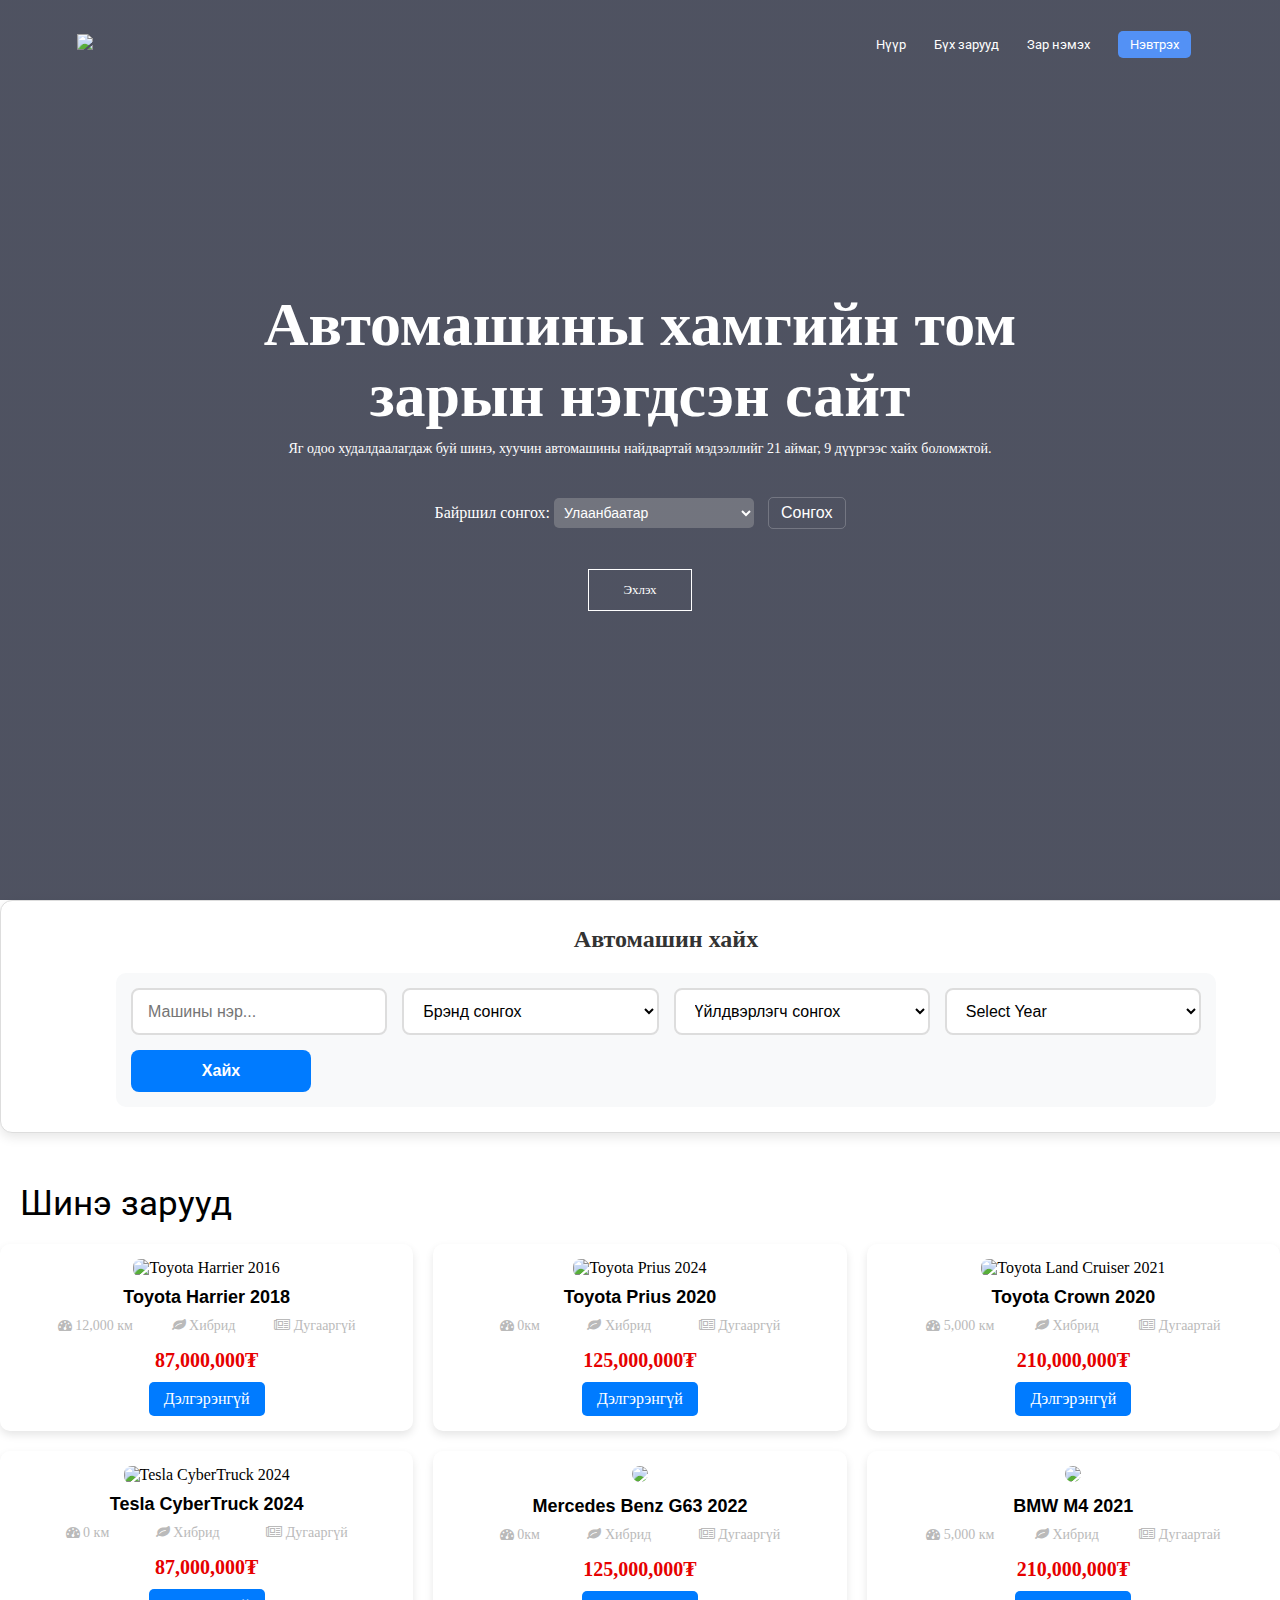
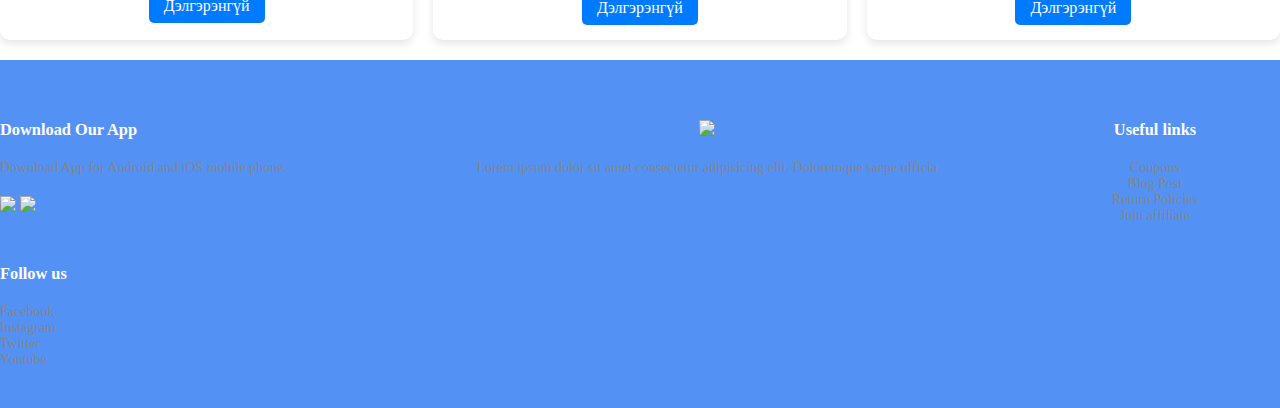
==== autoNation/auto-nation/src/index.html @ 3201a5ef "Tuguldur ahyn nuur huudas index.html index.css" ====
<!--------Web Application project 1 ------>
<!DOCTYPE html>
<html>

<head>
    <meta name="viewport" content="width=device-width, initial-scale = 1.0">
    <title>AutoNation | Vehicle sales v.2</title>
    <link rel="stylesheet" href="index.css">
    <!-----Google fontsoos font tataj oruulj ireh-->
    <link rel="preconnect" href="https://fonts.googleapis.com">
    <link rel="preconnect" href="https://fonts.gstatic.com" crossorigin>
    <link href="https://fonts.googleapis.com/css2?family=Roboto:ital,wght@0,100..900;1,100..900&display=swap" rel="stylesheet">
    <!-----bootstrap ashiglan icon ashiglah-->
    <link rel="stylesheet" href="https://stackpath.bootstrapcdn.com/font-awesome/4.7.0/css/font-awesome.min.css">
</head>

<body>
    <!---navigation bar heseg-->
    <section class="header">
        <nav>
            <a href="index.html"> <img src="images/Logo_AN.png"> </a>
            <div class="nav-links" id="navLinks">
                <i class="fa fa-times" onclick="hideMenu()"></i>
                <ul>
                    <li> <a href="index.html">Нүүр</a></li>
                    <li> <a href="">Бүх зарууд</a></li>
                    <li> <a href="sell.html">Зар нэмэх</a></li>
                    <li> <a href="" class="nevtreh-btn">Нэвтрэх</a></li>

                </ul>
            </div>
            <i class="fa fa-bars" onclick="showMenu()"></i>
        </nav>
        <div class="text-box">
            <h1>Автомашины хамгийн том зарын нэгдсэн сайт</h1>
            <p>Яг одоо худалдаалагдаж буй шинэ, хуучин автомашины найдвартай мэдээллийг 21 аймаг, 9 дүүргээс хайх боломжтой.</p>
            <label for="country">Байршил сонгох:</label>
            <select id="country">
                            <option value="ub">Улаанбаатар</option>
                            <option value="ara">Архангай</option>
                            <option value="bao">Баян-Өлгий</option>
                            <option value="bah">Баянхонгор</option>
                            <option value="bul">Булган</option>
                            <option value="goa">Говь-Алтай</option>
                            <option value="gos">Говьсүмбэр</option>
                            <option value="dau">Дархан-уул</option>
                            <option value="bul">Булган</option>
                            <option value="dor">Дорноговь</option>
                            <option value="dod">Дорнод</option>
                            <option value="dud">Дундговь</option>
                            <option value="zav">Завхан</option>
                            <option value="uvu">Өвөрхангай</option>
                            <option value="umn">Өмнөговь</option>
                            <option value="orh">Орхон</option>
                            <option value="suh">Сүхбаатар</option>
                            <option value="sel">Сэлэнгэ</option>
                            <option value="tuv">Төв</option>
                            <option value="uvs">Увс</option>
                            <option value="hov">Ховд</option>
                            <option value="hen">Хэнтий</option>
                            </select>
            <button id="selectBtn">Сонгох</button>
            <p href="" id="selectedCountry"></p>
            <a href="" class="start-btn">Эхлэх</a>
        </div>
    </section>
    <!-------Search bar hiih heseg-->
    <section class="searchBar">
        <div class="mainSearch">
            <div class="searchTitle">Автомашин хайх</div>
            <div class="searchsection">
                <form id="form">
                    <div class="search-fields">
                        <input type="text" id="query" name="q" placeholder="Машины нэр..." />
                        <select id="brand" name="brand">
                            <option value="">Брэнд сонгох</option>
                            <option value="Toyota">Toyota</option>
                            <option value="BMW">BMW</option>
                            <option value="Mercedes">Mercedes</option>
                            <option value="Tesla">Tesla</option>
                        </select>
                        <select id="manufacturer" name="manufacturer">
                            <option value="">Үйлдвэрлэгч сонгох</option>
                            <option value="Japan">Япон</option>
                            <option value="Germany">Герман</option>
                            <option value="USA">АНУ</option>
                            <option value="Korea">Солонгос</option>
                        </select>
                        <select id="yearDropdown">
                            <option value="" selected disabled> Select Year </option>
                        </select>

                        <!-- Link to external JavaScript -->
                        <script src="script.js"></script>
                    </div>
                    <button type="submit" class="search-btn">Хайх</button>
                </form>
            </div>
        </div>
    </section>


    <!---------Zar haruulah hesguud------>
    <div class="zaruud">
        <h2>Шинэ зарууд</h2>
        <div class="row">
            <div class="col-4 product-card">
                <figure>
                    <img src="images/HarrierBlack1.jpg" alt="Toyota Harrier 2016">
                </figure>
                <div class="product-info">
                    <h4 class="product-title">Toyota Harrier 2018</h4>
                    <div class="product-details">
                        <span><i class="fa fa-tachometer"></i> 12,000 км</span>
                        <span><i class="fa fa-leaf"></i> Хибрид</span>
                        <span><i class="fa fa-newspaper-o"></i> Дугааргүй</span>
                    </div>
                    <p class="price">87,000,000₮</p>
                    <a href="#" class="btn-details">Дэлгэрэнгүй</a>
                </div>
            </div>

            <div class="col-4 product-card">
                <figure>
                    <img src="images/prius60white.avif" alt="Toyota Prius 2024">
                </figure>
                <div class="product-info">
                    <h4 class="product-title">Toyota Prius 2020</h4>
                    <div class="product-details">
                        <span><i class="fa fa-tachometer"></i> 0км</span>
                        <span><i class="fa fa-leaf"></i> Хибрид</span>
                        <span><i class="fa fa-newspaper-o"></i> Дугааргүй</span>
                    </div>
                    <p class="price">125,000,000₮</p>
                    <a href="#" class="btn-details">Дэлгэрэнгүй</a>
                </div>
            </div>

            <div class="col-4 product-card">
                <figure>
                    <img src="images/220crown.jpg" alt="Toyota Land Cruiser 2021">
                </figure>
                <div class="product-info">
                    <h4 class="product-title">Toyota Crown 2020</h4>
                    <div class="product-details">
                        <span><i class="fa fa-tachometer"></i> 5,000 км</span>
                        <span><i class="fa fa-leaf"></i> Хибрид</span>
                        <span><i class="fa fa-newspaper-o"></i> Дугаартай</span>
                    </div>
                    <p class="price">210,000,000₮</p>
                    <a href="#" class="btn-details">Дэлгэрэнгүй</a>
                </div>

            </div>
        </div>
        <div class="row">
            <div class="col-4 product-card">
                <figure>
                    <img src="images/cybertruck.avif" alt="Tesla CyberTruck 2024">
                </figure>
                <div class="product-info">
                    <h4 class="product-title">Tesla CyberTruck 2024</h4>
                    <div class="product-details">
                        <span><i class="fa fa-tachometer"></i> 0 км</span>
                        <span><i class="fa fa-leaf"></i> Хибрид</span>
                        <span><i class="fa fa-newspaper-o"></i> Дугааргүй</span>
                    </div>
                    <p class="price">87,000,000₮</p>
                    <a href="#" class="btn-details">Дэлгэрэнгүй</a>
                </div>
            </div>

            <div class="col-4 product-card">
                <figure>
                    <img src="images/G63.jpg">
                </figure>
                <div class="product-info">
                    <h4 class="product-title">Mercedes Benz G63 2022</h4>
                    <div class="product-details">
                        <span><i class="fa fa-tachometer"></i> 0км</span>
                        <span><i class="fa fa-leaf"></i> Хибрид</span>
                        <span><i class="fa fa-newspaper-o"></i> Дугааргүй</span>
                    </div>
                    <p class="price">125,000,000₮</p>
                    <a href="#" class="btn-details">Дэлгэрэнгүй</a>
                </div>
            </div>

            <div class="col-4 product-card">
                <figure>
                    <img src="images/bmwM4.avif">
                </figure>
                <div class="product-info">
                    <h4 class="product-title">BMW M4 2021</h4>
                    <div class="product-details">
                        <span><i class="fa fa-tachometer"></i> 5,000 км</span>
                        <span><i class="fa fa-leaf"></i> Хибрид</span>
                        <span><i class="fa fa-newspaper-o"></i> Дугаартай</span>
                    </div>
                    <p class="price">210,000,000₮</p>
                    <a href="#" class="btn-details">Дэлгэрэнгүй</a>
                </div>

            </div>
        </div>
    </div>

    <!------footer---->
    <div class="footer">
        <div class="containaer">
            <div class="row">
                <div class="footer-col-1">
                    <h3>Download Our App</h3>
                    <p>Download App for Android and iOS mobile phone.</p>
                    <div class="app-logo">
                        <img src="images/apple-logo-transparent.svg">
                        <img src="images/play-store-logo3.png">
                    </div>
                </div>
                <div class="footer-col-2">
                    <img src="images/Logo_AN.png">
                    <p>Lorem ipsum dolor sit amet consectetur adipisicing elit. Doloremque saepe officia</p>
                </div>
                <div class="footer-col-3">
                    <h3>Useful links</h3>
                    <ul>
                        <li>Coupons</li>
                        <li>Blog Post</li>
                        <li>Return Policies</li>
                        <li>Join affiliate</li>
                    </ul>
                </div>
                <div class="footer-col-4">
                    <h3>Follow us</h3>
                    <ul>
                        <li>Facebook</li>
                        <li>Instagram</li>
                        <li>Twitter</li>
                        <li>Youtube</li>
                    </ul>
                </div>
            </div>
        </div>
    </div>



    <script src="script.js"></script>
</body>

</html>
---- autoNation/auto-nation/src/index.css ----
* {
    margin: 0;
    padding: 0;
    /* COLORS */
    --white: #fff;
    --blue: #5391f5;
    --gray: #bababa;
    --black: #000;
}


/* GOOGLE FONTS oos oruulj irsen fontoo variable ashiglan hereglene*/

.roboto-primary {
    font-family: "Roboto", sans-serif;
    font-optical-sizing: auto;
    font-weight: 400;
    /* Change this to the desired weight */
    font-style: normal;
    font-variation-settings: "wdth" 100;
}


/*background heseg*/

.header {
    min-height: 100vh;
    width: 100%;
    background-image: linear-gradient(rgba(4, 9, 30, 0.7), rgba(4, 9, 30, 0.7)), url(images/2SUV.avif);
    background-position: center;
    background-size: cover;
    position: relative;
}

nav {
    display: flex;
    padding: 2% 6%;
    justify-content: space-between;
    align-items: center;
    /*background-color: black;*/
}

nav img {
    width: 180px;
}

.nav-links {
    flex: 1;
    text-align: right;
}

.nav-links ul li {
    font-family: "Roboto", sans-serif;
    font-weight: 400;
    list-style: none;
    display: inline-block;
    padding: 8px 12px;
    position: relative;
}

.nav-links ul li a {
    color: #fff;
    text-decoration: none;
    font-size: 13px;
}

.nevtreh-btn {
    padding: 6px 12px;
    font-size: 16px;
    border: none;
    border-radius: 5px;
    cursor: pointer;
    background: #5391f5;
}

.nevtreh-btn:hover {
    border: 1px solid #5391f5;
    background: #5391f5;
    transition: 1s;
}

.nav-links ul li::after {
    content: '';
    width: 0%;
    height: 2px;
    background: #5391f5;
    display: block;
    margin: auto;
    transition: 0.5s;
}

.nav-links ul li:hover::after {
    width: 100%;
}

.text-box {
    width: 60%;
    color: white;
    position: absolute;
    top: 50%;
    left: 50%;
    transform: translate(-50%, -50%);
    text-align: center;
}

.text-box h1 {
    font-size: 62px;
}

.text-box p {
    font-size: 14px;
    color: #fff;
    margin: 10px 0 40px;
}


/*--------Selecter button--------*/

#country {
    width: 200px;
    padding: 6px;
    background: #bababa55;
    font-size: 14px;
    border: none;
    border-radius: 5px;
    color: #fff;
}

#selectBtn {
    padding: 6px 12px;
    font-size: 16px;
    background: transparent;
    color: #fff;
    border: 1px solid #ffffff36;
    border-radius: 5px;
    cursor: pointer;
    margin-left: 10px;
}

#selectBtn:hover {
    border: 1px solid #5391f5;
    background: #5391f5;
    transition: 0.5s;
}

.start-btn {
    display: inline-block;
    text-decoration: none;
    color: white;
    border: 1px solid #fff;
    padding: 12px 34px;
    font-size: 13px;
    background: transparent;
    position: relative;
    cursor: pointer;
}

.start-btn:hover {
    border: 1px solid #5391f5;
    background: #5391f5;
    transition: 1s;
}

nav .fa {
    display: none;
}


/*responsive bolgoh*/

@media(max-width: 700px) {
    .text-box h1 {
        font-size: 20px;
    }
    .nav-links ul li {
        display: block;
    }
    .nav-links {
        position: absolute;
        background: #5391f5;
        height: 100vh;
        width: 200px;
        top: 0;
        right: -200px;
        text-align: left;
        z-index: 2;
        transition: 1s;
    }
    nav .fa {
        display: block;
        color: #fff;
        margin: 10px;
        font-size: 22px;
        cursor: pointer;
    }
    .nav-links ul {
        padding: 30px;
    }
    #country {
        margin: 10px;
    }
    #selectBtn {
        margin: 10px;
    }
}


/*-------Search bar-----------*/

.searchBar {
    background: #ffffff;
    padding: 25px;
    text-align: center;
    border-radius: 12px;
    border: 1px solid #ddd;
    /* Soft border */
    box-shadow: 0px 4px 12px rgba(0, 0, 0, 0.1);
    margin-bottom: 30px;
    width: 100%;
}

.mainSearch {
    max-width: 1100px;
    margin: auto;
}

.searchTitle {
    font-size: 24px;
    font-weight: bold;
    margin-bottom: 20px;
    color: #333;
}

.searchsection form {
    display: flex;
    flex-wrap: wrap;
    gap: 15px;
    justify-content: space-between;
    align-items: center;
    padding: 15px;
    border-radius: 10px;
    background: #f8f9fa;
}

.search-fields {
    display: flex;
    flex-wrap: wrap;
    gap: 15px;
    width: 100%;
}

.search-fields input,
.search-fields select {
    flex: 1;
    padding: 12px 15px;
    font-size: 16px;
    border: 2px solid #ddd;
    border-radius: 8px;
    min-width: 180px;
    background: #fff;
    transition: border 0.3s ease-in-out;
}

.search-fields input:focus,
.search-fields select:focus {
    border-color: #007bff;
    outline: none;
}

.search-btn {
    background: #007bff;
    color: white;
    padding: 12px 20px;
    border: none;
    font-size: 16px;
    font-weight: bold;
    border-radius: 8px;
    cursor: pointer;
    transition: background 0.3s, transform 0.2s;
    width: 180px;
}

.search-btn:hover {
    background: #0056b3;
    transform: scale(1.05);
}


/* Responsive */

@media (max-width: 768px) {
    .searchsection form {
        flex-direction: column;
    }
    .search-fields {
        flex-direction: column;
    }
    .search-fields input,
    .search-fields select {
        width: 100%;
    }
    .search-btn {
        width: 100%;
    }
}


/*--------zaruud hesgiin css-------*/

.zaruud h2 {
    font-family: "Roboto", sans-serif;
    font-weight: 400;
    margin-bottom: 20x;
    padding: 20px;
    font-size: 35px;
}

.row {
    display: flex;
    flex-wrap: wrap;
    justify-content: space-between;
    gap: 20px;
}

.product-card {
    background: #fff;
    border-radius: 10px;
    box-shadow: 0px 4px 8px rgba(0, 0, 0, 0.1);
    overflow: hidden;
    text-align: center;
    padding: 15px;
    transition: transform 0.3s ease;
    flex: 1 1 calc(25% - 20px);
    margin-bottom: 20px;
}

.product-card:hover {
    transform: translateY(-3px);
}

@media (max-width: 768px) {
    .product-card {
        flex: 1 1 100%;
    }
}

.product-card img {
    width: 100%;
    border-radius: 8px;
}

.product-title {
    font-family: "Robot", sans-serif;
    font-weight: 400;
    font-size: 18px;
    font-weight: bold;
    margin-top: 10px;
}

.product-details {
    display: flex;
    justify-content: space-evenly;
    padding: 10px 4px;
    font-size: 14px;
    color: #bababa;
}

.price {
    font-size: 20px;
    font-weight: bold;
    color: #e60000;
    margin-top: 5px;
}

.btn-details {
    display: inline-block;
    margin-top: 10px;
    padding: 8px 15px;
    background: #007bff;
    color: #fff;
    text-decoration: none;
    border-radius: 5px;
    transition: 0.3s;
}

.btn-details:hover {
    background: #0056b3;
}


/*---------footer-------*/

.footer {
    background: #5391f5;
    color: #868686;
    font-size: 14px;
    padding: 60px 0px 20px;
    display: flex;
    justify-content: space-between;
    flex-wrap: wrap;
}

.footer p {
    color: #868688;
}

.footer h3 {
    color: #fff;
    margin-bottom: 20px;
}

.footer-col-1,
.footer-col-2,
.footer-col-3,
.footer-col-4 {
    min-width: 250px;
    margin-bottom: 20px;
}

.footer-col-1 {
    flex-basis: 30%;
}

.footer-col-2 {
    flex: 30%;
    text-align: center;
}

.footer-col-2 img {
    width: 180px;
    margin-bottom: 20px;
}

.footer-col-3,
footer-col-4 {
    flex-basis: 12%;
    text-align: center;
}

ul {
    list-style-type: none;
}

.app-logo {
    margin-top: 20px;
}

.app-logo img {
    width: 140px;
}
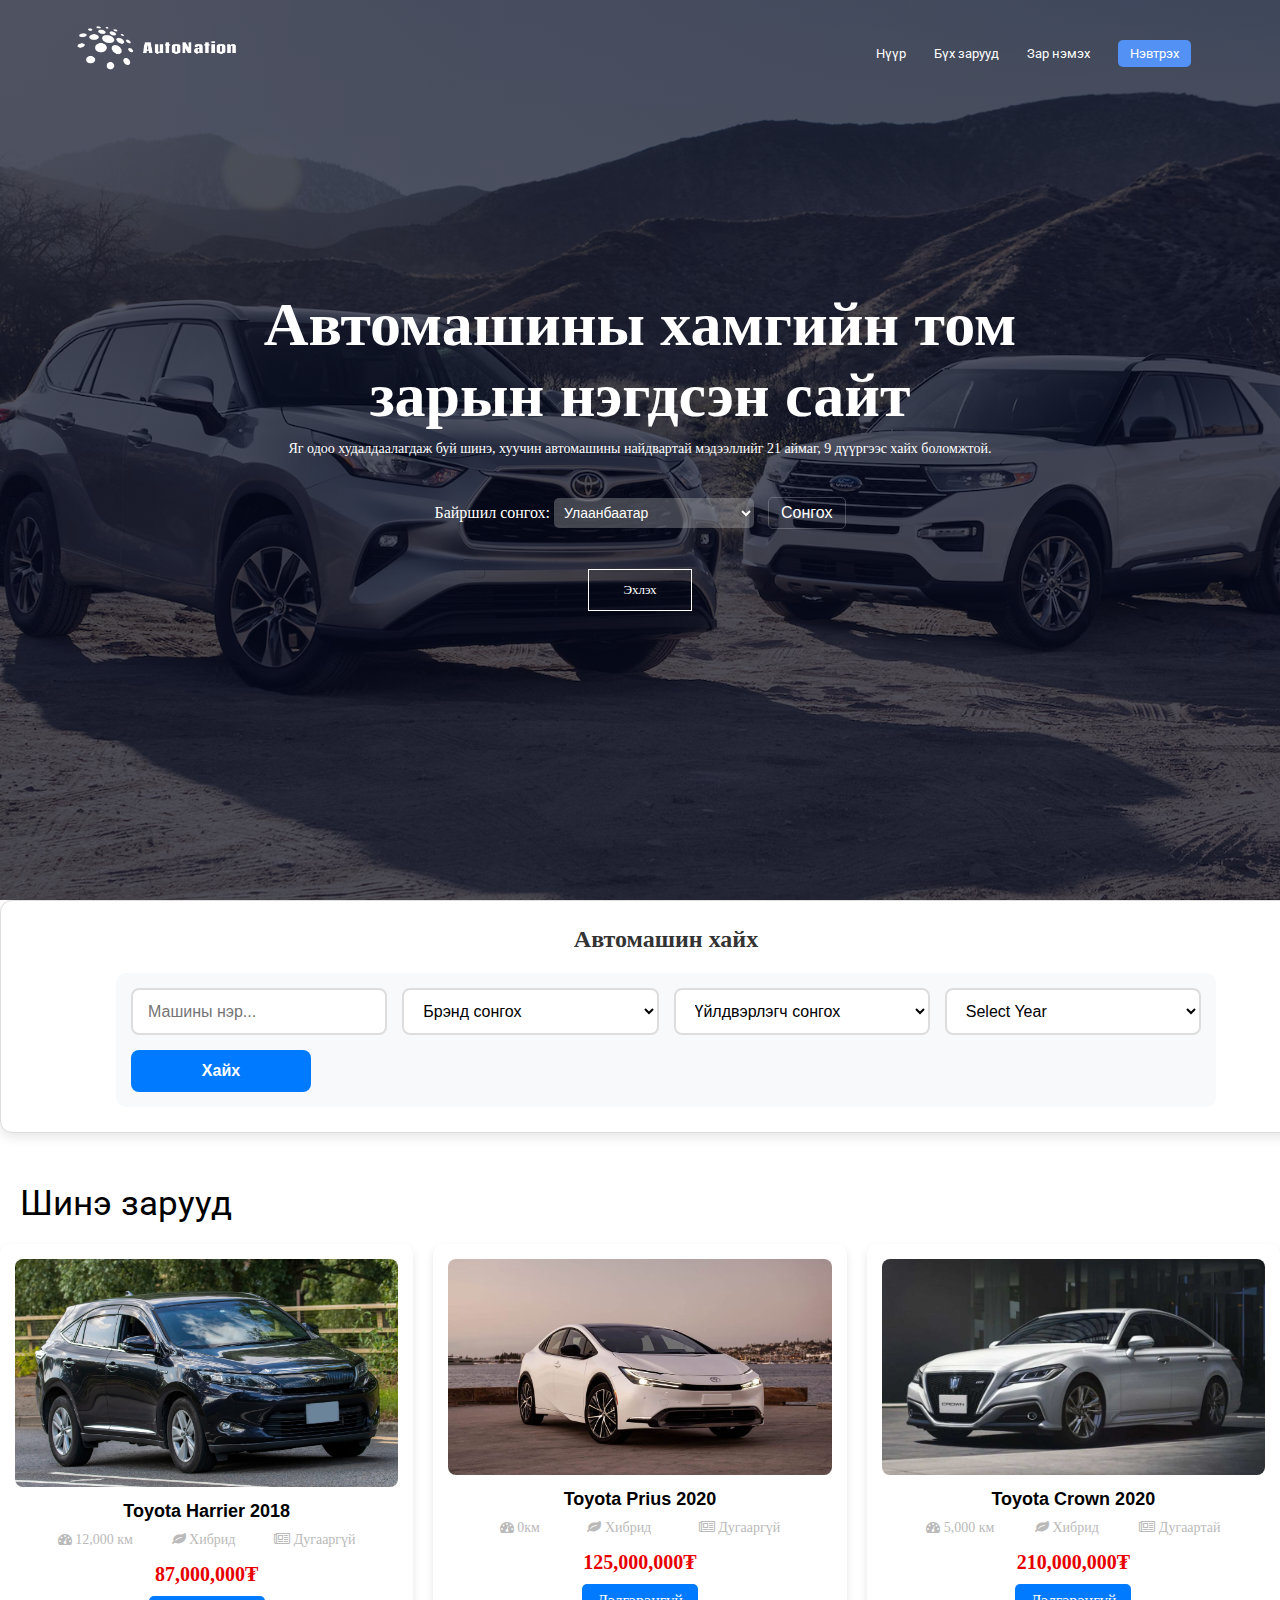
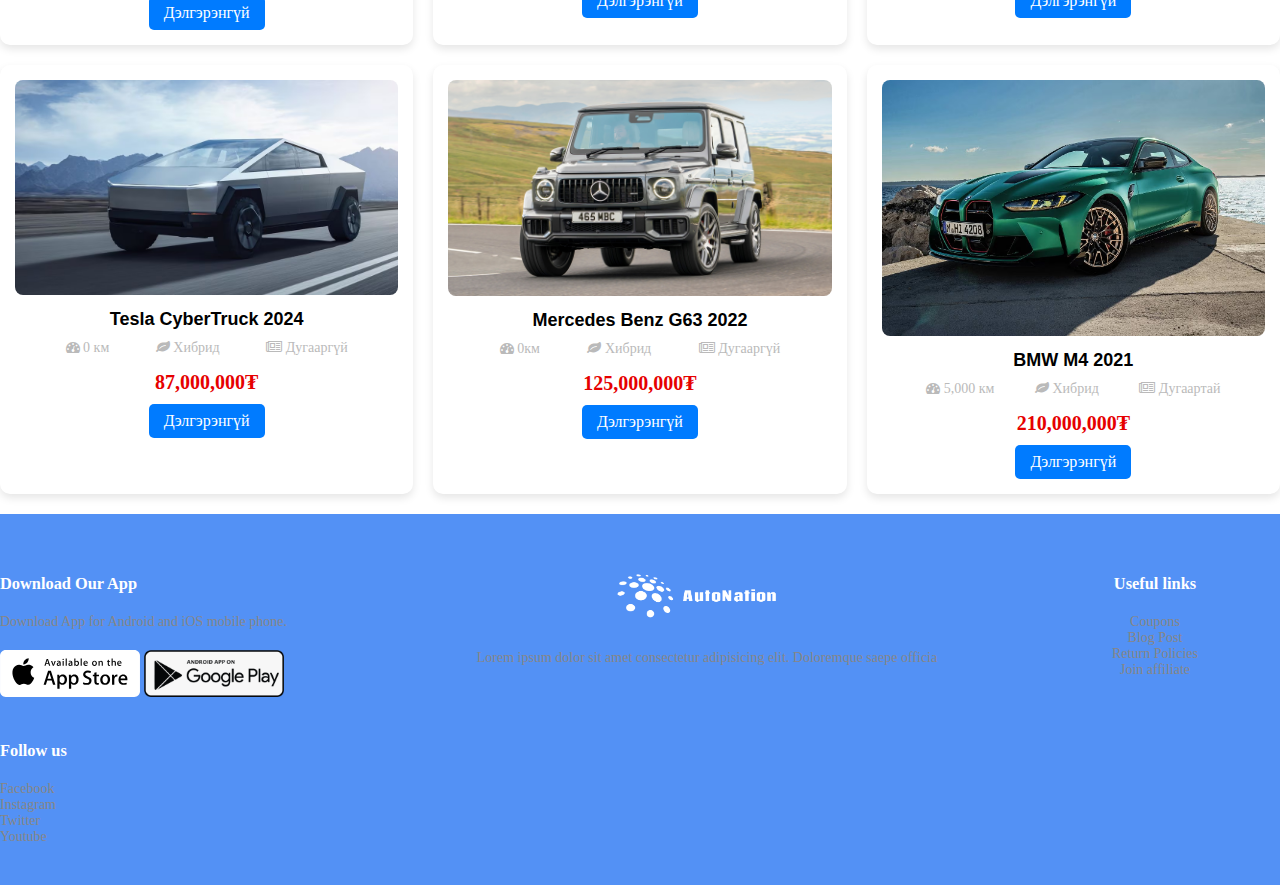
==== commit 32e53f7a: "Munkh-Erdene sign" ====
--- a/autoNation/auto-nation/src/index.html
+++ b/autoNation/auto-nation/src/index.html
@@ -25,7 +25,7 @@
                     <li> <a href="index.html">Нүүр</a></li>
                     <li> <a href="">Бүх зарууд</a></li>
                     <li> <a href="sell.html">Зар нэмэх</a></li>
-                    <li> <a href="" class="nevtreh-btn">Нэвтрэх</a></li>
+                    <li> <a href="sign.html" class="nevtreh-btn">Нэвтрэх</a></li>
 
                 </ul>
             </div>
